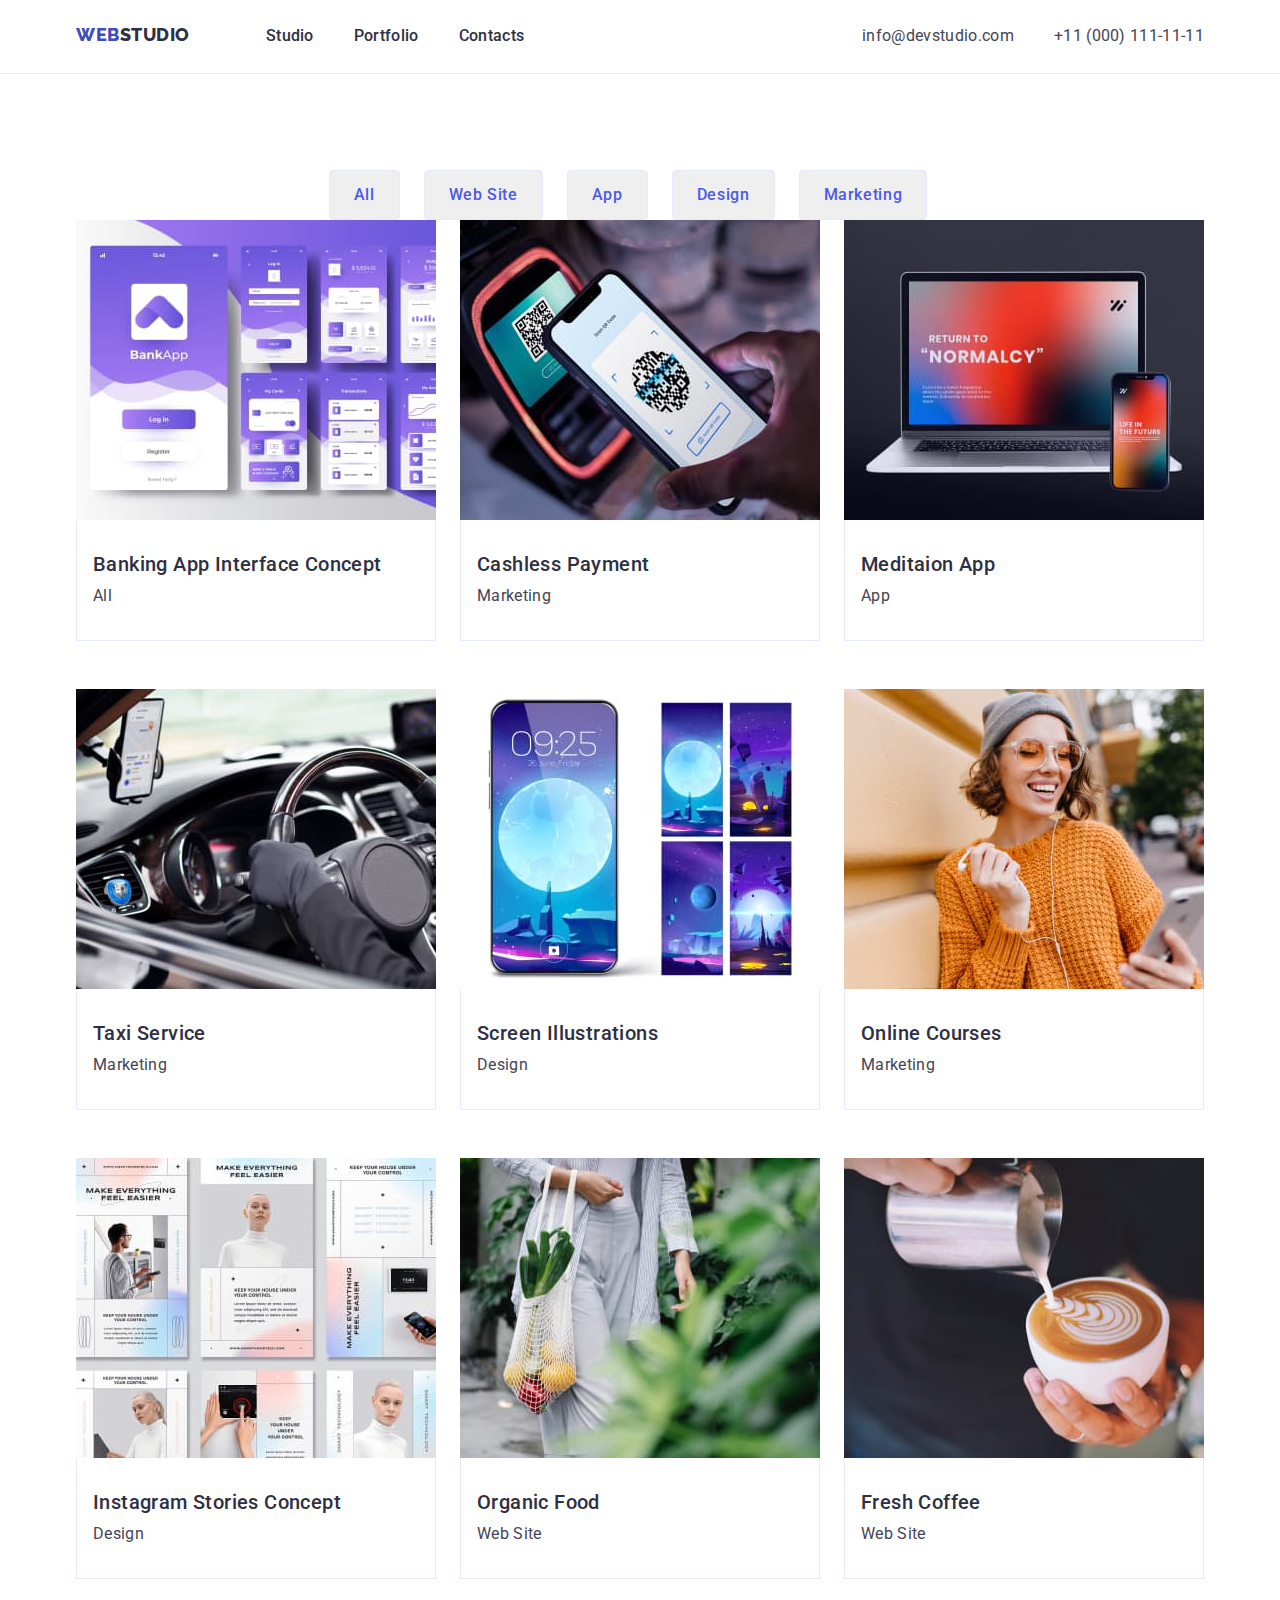
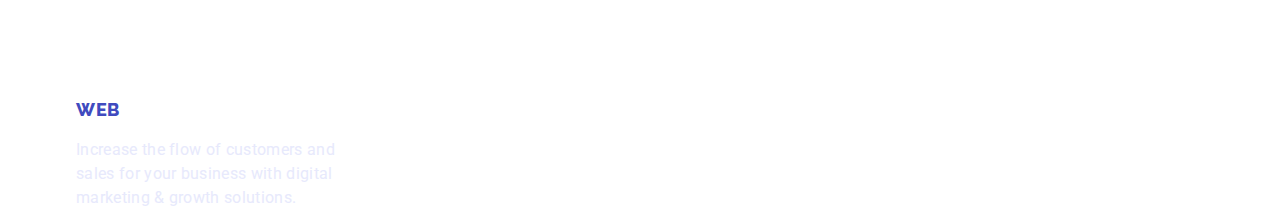
==== portfolio.html @ c2ac7e38 "основна" ====
<!DOCTYPE html>
<html lang="en">
  <head>
    <meta charset="UTF-8" />
    <meta http-equiv="X-UA-Compatible" content="IE=edge" />
    <meta name="viewport" content="width=device-width, initial-scale=1.0" />
    <title>Document</title>
    <link rel="preconnect" href="https://fonts.googleapis.com" />
    <link rel="preconnect" href="https://fonts.gstatic.com" crossorigin />
    <link
      href="https://fonts.googleapis.com/css2?family=Raleway:wght@800&family=Roboto:wght@400;500;700&display=swap"
      rel="stylesheet"
    />
    <link
      rel="stylesheet"
      href="https://cdnjs.cloudflare.com/ajax/libs/modern-normalize/1.1.0/modern-normalize.min.css"
    />
    <link rel="stylesheet" href="./css/styles.css" />
  </head>

  <body>
    <!-- heder -->
    <header class="page-header box">
      <div class="container page-header-container">
        <nav class="page-nav">
          <a class="logo-left link" href="./index.html">
            WEB<span class="logo-right">STUDIO</span>
          </a>
          <ul class="list">
            <li class="menu-item">
              <a class="menu-link link" href="./studio.html">Studio</a>
            </li>
            <li class="menu-item">
              <a class="menu-link link" href="./portfolio.html"> Portfolio</a>
            </li>
            <li class="menu-item">
              <a class="menu-link link" href="">Contacts</a>
            </li>
          </ul>
        </nav>
        <address class="addres">
          <ul class="list">
            <li>
              <a
                class="contact-mail link menu-link"
                href="mailto:info@devstudio.com"
              >
                info@devstudio.com</a
              >
            </li>
            <li>
              <a class="contact-phone-number link" href="tel:+110001111111">
                +11 (000) 111-11-11</a
              >
            </li>
          </ul>
        </address>
      </div>
    </header>
    <main>
      <section class="portfolio-img-pad">
        <div class="container">
          <h1 class="hide">Navigation to page</h1>
          <ul class="list wrapper-btn">
            <li class="btn-padding">
              <button class="link struktur-link" type="button" href="#all">
                All
              </button>
            </li>
            <li class="btn-padding">
              <button class="link struktur-link" type="button" href="#web-site">
                Web Site
              </button>
            </li>
            <li class="btn-padding">
              <button class="link struktur-link" type="button" href="#app">
                App
              </button>
            </li>
            <li class="btn-padding">
              <button class="link struktur-link" type="button" href="#design">
                Design
              </button>
            </li>
            <li class="btn-padding">
              <button
                class="link struktur-link"
                type="button"
                href="#marketing"
              >
                Marketing
              </button>
            </li>
          </ul>
        </div>
        <div class="container">
          <ul class="list portfolio-card">
            <li class="list-card-portfolio">
              <img
                src="./images/portfolio/banking-app-interface-concept.jpg"
                alt="banking-app-interface-concept"
                width="360"
              />
              <div class="portfolio-card-content-wrapper">
                <h2 class="title-two" id="all">
                  Banking App Interface Concept
                </h2>
                <p class="text text-card">All</p>
              </div>
            </li>
            <li class="list-card-portfolio">
              <img
                src="./images/portfolio/cashless-payment.jpg"
                alt="cashless-payment"
                width="360"
              />
              <div class="portfolio-card-content-wrapper">
                <h2 id="marketing" class="title-two">Cashless Payment</h2>
                <p class="text text-card">Marketing</p>
              </div>
            </li>
            <li class="list-card-portfolio">
              <img
                src="./images/portfolio/meditaion-app.jpg"
                alt="meditaion-app"
                width="360"
              />
              <div class="portfolio-card-content-wrapper">
                <h2 class="title-two" id="app">Meditaion App</h2>
                <p class="text text-card">App</p>
              </div>
            </li>
            <li class="list-card-portfolio">
              <img
                src="./images/portfolio/taxiservice.jpg"
                alt="taxiservice"
                width="360"
              />
              <div class="portfolio-card-content-wrapper">
                <h2 class="title-two" id="marketing">Taxi Service</h2>
                <p class="text text-card">Marketing</p>
              </div>
            </li>
            <li class="list-card-portfolio">
              <img
                src="./images/portfolio/screen-illustrations.jpg"
                alt="screen-illustrations"
                width="360"
              />
              <div class="portfolio-card-content-wrapper">
                <h2 class="title-two" id="design">Screen Illustrations</h2>
                <p class="text text-card">Design</p>
              </div>
            </li>
            <li class="list-card-portfolio">
              <img
                src="./images/portfolio/online-courses.jpg"
                alt="online-courses"
                width="360"
              />
              <div class="portfolio-card-content-wrapper">
                <h2 class="title-two" id="marketing">Online Courses</h2>
                <p class="text text-card">Marketing</p>
              </div>
            </li>
            <li class="list-card-portfolio">
              <img
                src="./images/portfolio/instagram-stories-concept.jpg"
                alt="instagram-stories-concept"
                width="360"
              />
              <div class="portfolio-card-content-wrapper">
                <h2 class="title-two" id="design">Instagram Stories Concept</h2>
                <p class="text text-card">Design</p>
              </div>
            </li>
            <li>
              <img
                src="./images/portfolio/organic-food.jpg"
                alt="organic-food"
                width="360"
              />
              <div class="portfolio-card-content-wrapper">
                <h2 class="title-two" id="web-site">Organic Food</h2>
                <p class="text text-card">Web Site</p>
              </div>
            </li>
            <li class="list-card-portfolio">
              <img
                src="./images/portfolio/fresh-coffee.jpg"
                alt="fresh-coffee"
                width="360"
              />
              <div class="portfolio-card-content-wrapper">
                <h2 class="title-two" id="web-site">Fresh Coffee</h2>
                <p class="text text-card">Web Site</p>
              </div>
            </li>
          </ul>
        </div>
      </section>
    </main>
    <footer class="footer-color">
      <div class="container">
        <a class="logo-left link entrance" href="./index.html">
          WEB<span class="logo-right-footer">STUDIO</span>
        </a>
        <p class="text-footer">
          Increase the flow of customers and sales for your business with
          digital marketing & growth solutions.
        </p>
      </div>
    </footer>
  </body>
</html>
---- css/styles.css ----
html{    box-sizing: border-box}
    *,*::before,
    *::after{
        box-sizing: inherit;}
    



/*=================================================скидання базових стилів============================================= */
.link {
    text-decoration: none;
}


.list {
    list-style: none;
    display: flex;
        justify-content: center;
}



button{ 
    cursor: pointer;
}

h1, h2, h3, h4, p {
    margin-top: 0;
    margin-bottom: 0;
}
ul, ol{
    margin-top: 0;
    margin-bottom: 0;
    padding-left: 0;
}
img{
    display: block;
}

/*===================================================== hader===================================================== */

/* nav */

:root {
    --primaru-brand-color: #4D5AE5;
    --subtle-text: #8E8F99;
    --pressed-state-color: #404BBF;
    --dark-color: #2E2F42;
    --text-color: #434455;
    --text-footer-color: #E7E9FC;
    --subtle-text-color: #FFFFFF;
    --light-color: #F4F4FD;
}

.section{
    padding-top: 120px;
    padding-bottom: 120px;
   
}

.container{
    width: 1158px;
    margin-left: auto;
    margin-right: auto;
    padding-left: 15px;
    padding-right: 15px;
}

.page-header{
    padding-top: 24px;
  
  
}
.page-header-container {
    display: flex;
  
 

    
}
.box{
    border-bottom: 1px solid var(--text-footer-color);
    padding-bottom: 25px;
   }
.page-nav{ 
    display: flex;
}


.logo-right{
    margin-right: 76px;
}

.menu-item:not(:last-child){
    margin-right: 40px;
}




.text {
    font-family: 'Roboto', 'sens-serif';
    font-size: 16px;
    line-height: 1.5;
    letter-spacing: 0.02em;
    color: var(--text-color);
}

.logo-left {
    font-family: 'Raleway', 'sens-serif';
    font-weight: 800;
    font-size: 18px;
    line-height: 1.2;
    letter-spacing: 0.03em;
    color: var(--pressed-state-color);
 
}

.logo-right {
    font-family: 'Raleway', 'sens-serif';
    font-weight: 800;
    font-size: 18px;
    line-height: 1.2;
    letter-spacing: 0.03em;
    color: var(--dark-color);
}


.menu-link {
    font-family: 'Roboto', 'sens-serif';
    font-weight: 500;
    font-size: 16px;
    line-height: 1.5;
    letter-spacing: 0.02em;
    color: var(--dark-color);
    padding-top: 24px;
        padding-bottom:24px;
}

.menu-link:active,
.menu-link:hover,
.menu-link:focus {
    color: var(--pressed-state-color);
}



/* =====================================================adress===================================================== */
.addres{
    margin-left: auto;
}

.contact-mail {
    font-family:'Roboto', 'sens-serif';
    font-style: normal;
    font-weight: 400;
    font-size: 16px;
    line-height: 1.5;
    letter-spacing: 0.02em;
    color: var(--text-color);
    margin-left: auto;
    margin-right: 40px;
}

.contact-phone-number {
    font-family: 'Roboto', 'sens-serif';
    font-style: normal;
    font-weight: 400;
    font-size: 16px;
    line-height: 1.5;
    letter-spacing: 0.02em;
    color: var(--text-color);
}

/*===================================================== section 1 hero =====================================================*/
.hero-color{
    background-image: linear-gradient(rgba(46, 47, 66, 0.7),rgba(46, 47, 66, 0.7)), url(../images/icons/people-office.jpg);
    background-size: cover;
      text-align: center;
    background-color: var(--dark-color);
      margin-left: auto;
        margin-right: auto;
        padding-top: 188px;
        padding-bottom: 188px;
        padding-left: 0;
        padding-right: 0;
        width: 1440px;
}
.main-title {
       font-family: 'Roboto', 'sens-serif';
    font-weight: 700;
    font-size: 56px;
    line-height: 1.1;
    letter-spacing: 0.02em;
    color: var(--subtle-text-color);
    max-width: 496px;
margin-left: auto;
margin-right: auto;
}


.modal-btn {
    display: inline-block;
    padding-top: 16px;
    padding-bottom: 16px;
    padding-left: 32px ;
    padding-right: 32px;
    border: 1px;
    border-radius: 4px;
    font-family: 'Roboto', 'sens-serif';
    font-weight: 500;
    font-size: 16px;
    line-height: 1.5;
    letter-spacing: 0.04em;
    color: var(--subtle-text-color);
    background-color: var(--primaru-brand-color);
   margin-top: 48px;

}

.modal-btn:hover,
.modal-btn:focus {
    background-color: var(--pressed-state-color);
}

/* =====================================================section 2 =====================================================*/

.hide{
    display: none;
}
.course{
    column-gap: 24px;
}
.title-secondaru {
    text-align: center;
    font-family: 'Roboto', 'sens-serif';
    font-weight: 700;
    font-size: 36px;
    line-height: 1.1;
    letter-spacing:0.02em;
    color: var(--dark-color);
    margin-bottom: 72px;

}


/* =====================================================section 3 =====================================================*/
.title-third {
    margin-bottom: 8px;
    font-family: 'Roboto', 'sens-serif';
    font-weight: 500;
    font-size: 20px;
    line-height: 1.2;
    letter-spacing: 0.02em;
    color: var(--dark-color);
}
.remove-retreat {
    padding-top: 0;
   
}

.what-are-we-doing-section {
  
        background-color: var(--subtle-text-color);
}
 .list-card:not(:nth-child(3n)){
    margin-right: 24px;
flex-basis: calc((100%-2*24px)/3)
 }
 
/* =====================================================section 4 =====================================================*/
.text-team{
margin-bottom: 8px;
}
.section-four{
    background-color: var(--light-color);
    margin-left: auto;
    margin-right: auto;
  
}

.social-list-link{
    display: flex;
justify-content: center;
align-items: center;
    width: 40px;
    height: 40px;
    border-radius: 50%;
    background-color: var(--primaru-brand-color);
}
.social-list{
    display: flex;
  gap: 24px;
 
}
.social-list-icon{
    fill: var(--light-color) ;

}
.social-list-link:hover,
.social-list-link:focus{
background-color:var(--pressed-state-color);
}


.team{
    column-gap: 24px;
flex-basis: calc((100%-2*24px)/4)}

.container-shawod{
    padding-bottom: 32px;
        border: 1px solid var(--text-footer-color);
        border-radius: 4px;
        border-top: 0px;
        padding-top: 32px;
        background-color: var(--subtle-text-color);
        padding-left: 16px;
        padding-right: 16px;
   box-shadow: 0 2px  1px 0 rgba(46, 47, 66, 0.08);
box-shadow: 0 1px 1px 0 rgba(46, 47, 66, 0.16);
box-shadow: 0 1px 6px 0 rgba(46, 47, 66, 0.08)
}
/* =====================================================section 5=====================================================*/
.title-fifth {
    text-align: center;
        font-family: 'Roboto', 'sens-serif';
        font-weight: 700;
        font-size: 36px;
        line-height: 1.1;
        letter-spacing: 0.02em;
        color: var(--dark-color);
        margin-bottom: 72px;}
        .company-list {
            display: flex;
                gap: 24px;
              
        }
       .company-list-icon{
        fill: var(--subtle-text);
       }
     
     .company-list-link {
                    display: flex;
                    justify-content: center;
                    align-items: center;
                    width: 168px;
                    height: 88px;
                    border: 1px solid var(--subtle-text);
                        border-radius: 4px;
                                    
                }
          
           .company-list-link:hover,
         .company-list-link:focus{
border-color: var(--pressed-state-color);

         }
        .company-list-link:hover .company-list-icon
          .company-list-link:focus .company-list-icon{
            fill: var(--pressed-state-color);

                 }
/* =====================================================footer =====================================================*/

.text-footer {
    font-family: 'Roboto', 'sens-serif';
    font-weight: 400;
    font-size: 16px;
    line-height: 1.5;
    letter-spacing: 0.02em;
    color: var(--text-footer-color);
    width: 264px;   
}

.title-third-footer {
    margin-bottom: 17px;
    font-family: 'Roboto', 'sens-serif';
    font-weight: 500;
    font-size: 20px;
    line-height: 1.2;
    letter-spacing: 0.02em;
    color: var(--subtle-text-color);}

    .list-social{
        list-style: none;
    }
.footer-social-list-link{
    display: flex;
        justify-content: center;
        align-items: center;
    width: 40px;
    height: 40px;
    border-radius: 50%;
  background-color:var(--text-color);
}
.footer-social-list-icon{
    fill: var(--subtle-text-color);

}

.container-footer{
    display: flex;
    gap: 120px;

}

.text-footer-socil{
  
font-family: 'Roboto', 'sens-serif';
font-weight: 500;
font-size: 16px;
line-height: 1.5%;
letter-spacing: 0.02em;
color: var(--subtle-text-color);
margin-bottom: 17px;}


.footer-socil{
 display:block;

   }
.footer-social-list{
    display: flex;
   gap: 16px;
}
.entrance{
    margin-bottom: 17px;
    display: block;
}

.logo-right-footer {
    color: var(--subtle-text-color);
  

}

.footer{
    display: flex;
      background-color: var(--dark-color);
      padding-top: 100px;
     padding-bottom: 100px;
   
    }
    


.struktur-link {
    padding-top: 12px;
    padding-bottom: 12px;
    padding-left: 24px;
    padding-right: 24px;
    font-family: 'Roboto', 'sens-serif';
    font-weight: 500;
    font-size: 16px;
    line-height: 1.5;
    letter-spacing: 0.04em;
    color: var(--primaru-brand-color);
    border: 1px solid var(--light-color);
    border-radius: 4px;
    border-color:var(--text-footer-color);
  
}
.btn-padding{
  
        margin-right: 24px;
    
}
.btn-padding :last-child{
margin-right: 0;
}

.struktur-link:hover,
.struktur-link:focus {
    color: var(--subtle-text-color);
    background-color: var(--pressed-state-color);
}

.portfolio-img-pad{
    padding-top: 96px;
   padding-bottom: 120px;
}
.portfolio-card{
flex-basis: calc((100%-2*24px)/3);
  column-gap: 24px;
  row-gap: 48px;
flex-wrap: wrap;

}
.portfolio-card-content-wrapper{
    padding-bottom: 32px;
    border: 1px solid var(--text-footer-color);
    border-top: 0px;
    padding-top: 32px;
background-color: var(--subtle-text-color);
padding-left: 16px;
padding-right: 16px;

}
.card-title{
    text-align: center;

}
.title-two {
    margin-bottom: 8px;
    font-family: 'Roboto', 'sens-serif';
    font-weight: 500;
    font-size: 20px;
    line-height: 1.2;
    letter-spacing: 0.02em;
    color: var(--dark-color);
    
}
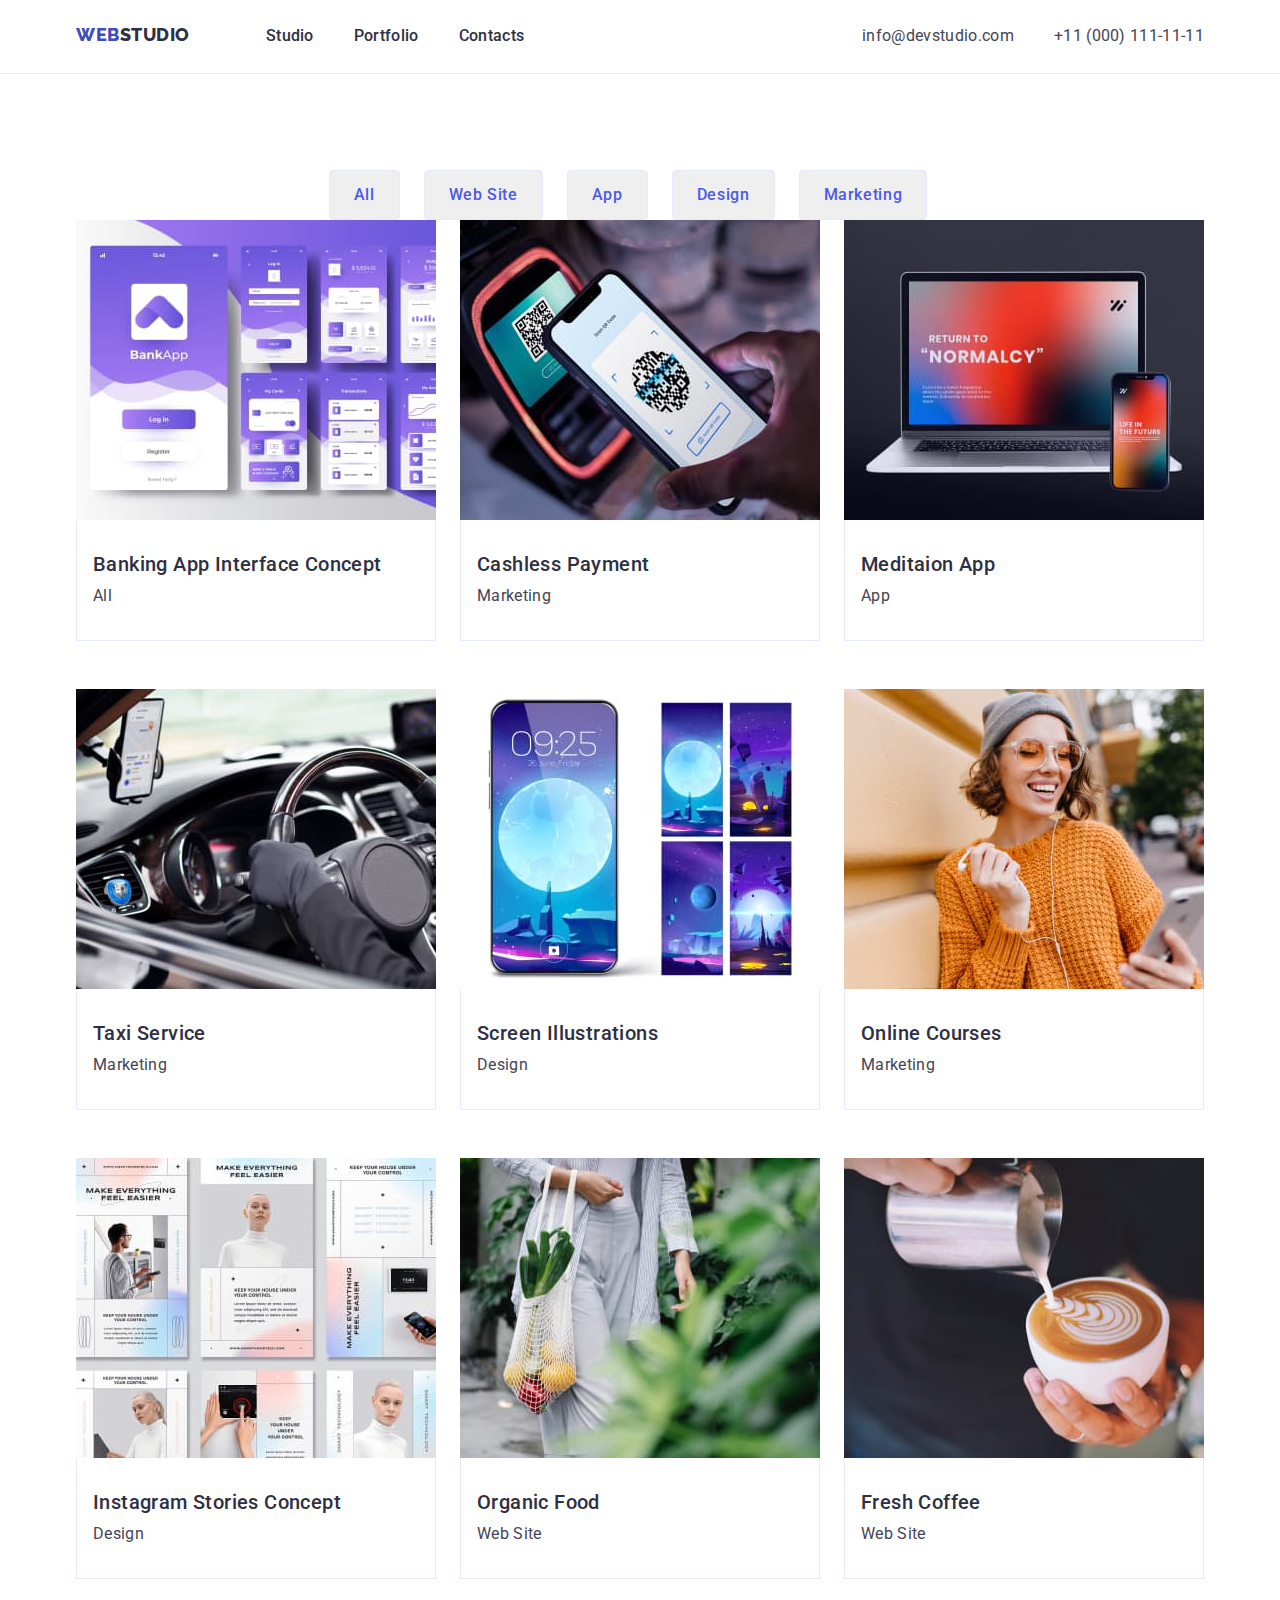
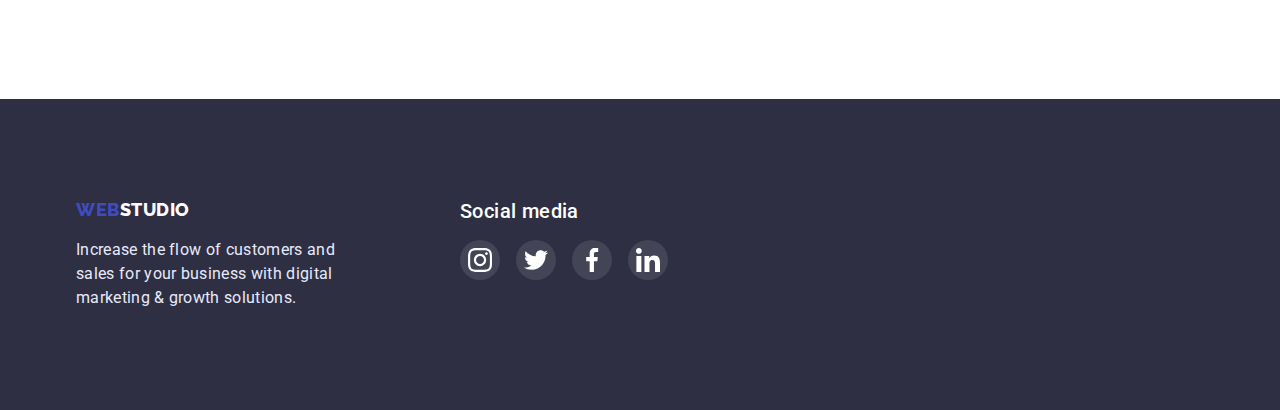
==== commit 72a8db88: "chenges of footer" ====
--- a/portfolio.html
+++ b/portfolio.html
@@ -200,15 +200,50 @@
         </div>
       </section>
     </main>
-    <footer class="footer-color">
-      <div class="container">
-        <a class="logo-left link entrance" href="./index.html">
-          WEB<span class="logo-right-footer">STUDIO</span>
-        </a>
-        <p class="text-footer">
-          Increase the flow of customers and sales for your business with
-          digital marketing & growth solutions.
-        </p>
+    <footer class="footer">
+      <div class="container container-footer">
+        <div>
+          <a class="logo-left link entrance" href="./index.html">
+            WEB<span class="logo-right-footer">STUDIO</span>
+          </a>
+          <p class="text-footer">
+            Increase the flow of customers and sales for your business with
+            digital marketing & growth solutions.
+          </p>
+        </div>
+        <div class="footer-socil">
+          <h3 class="title-third-footer">Social media</h3>
+          <ul class="footer-social-list list-social">
+            <li class="footer-social-list-item">
+              <a href="" class="footer-social-list-link">
+                <svg class="footer-social-list-icon" width="24px" height="24px">
+                  <use href="./images/sprite.svg#icon-instagram"></use>
+                </svg>
+              </a>
+            </li>
+            <li class="footer-social-list-item">
+              <a href="" class="footer-social-list-link">
+                <svg class="footer-social-list-icon" width="24px" height="24px">
+                  <use href="./images/sprite.svg#icon-twitter"></use>
+                </svg>
+              </a>
+            </li>
+            <li class="footer-social-list-item">
+              <a href="" class="footer-social-list-link">
+                <svg class="footer-social-list-icon" width="24px" height="24px">
+                  <use href="./images/sprite.svg#icon-facebook"></use>
+                </svg>
+              </a>
+            </li>
+            <li class="footer-social-list-item">
+              <a href="" class="footer-social-list-link">
+                <svg class="footer-social-list-icon" width="24px" height="24px">
+                  <use href="./images/sprite.svg#icon-linkedin"></use>
+                </svg>
+              </a>
+            </li>
+          </ul>
+        </div>
       </div>
     </footer>
   </body>
--- a/css/styles.css
+++ b/css/styles.css
@@ -52,6 +52,7 @@
     --text-footer-color: #E7E9FC;
     --subtle-text-color: #FFFFFF;
     --light-color: #F4F4FD;
+    --success-color: #31D0AA;
 }
 
 .section{
@@ -186,7 +187,7 @@
         padding-bottom: 188px;
         padding-left: 0;
         padding-right: 0;
-        width: 1440px;
+        max-width: 1440px;
 }
 .main-title {
        font-family: 'Roboto', 'sens-serif';
@@ -356,12 +357,12 @@
          .company-list-link:focus{
 border-color: var(--pressed-state-color);
 
+
          }
-        .company-list-link:hover .company-list-icon
-          .company-list-link:focus .company-list-icon{
-            fill: var(--pressed-state-color);
-
-                 }
+           .company-list-link:hover .company-list-icon,
+           .company-list-link:focus .company-list-icon{
+            fill:var(--primaru-brand-color);
+           }
 /* =====================================================footer =====================================================*/
 
 .text-footer {
@@ -405,7 +406,10 @@
     gap: 120px;
 
 }
-
+.footer-social-list-link:hover ,
+.footer-social-list-link:focus {
+background-color: var(--success-color);
+}
 .text-footer-socil{
   
 font-family: 'Roboto', 'sens-serif';
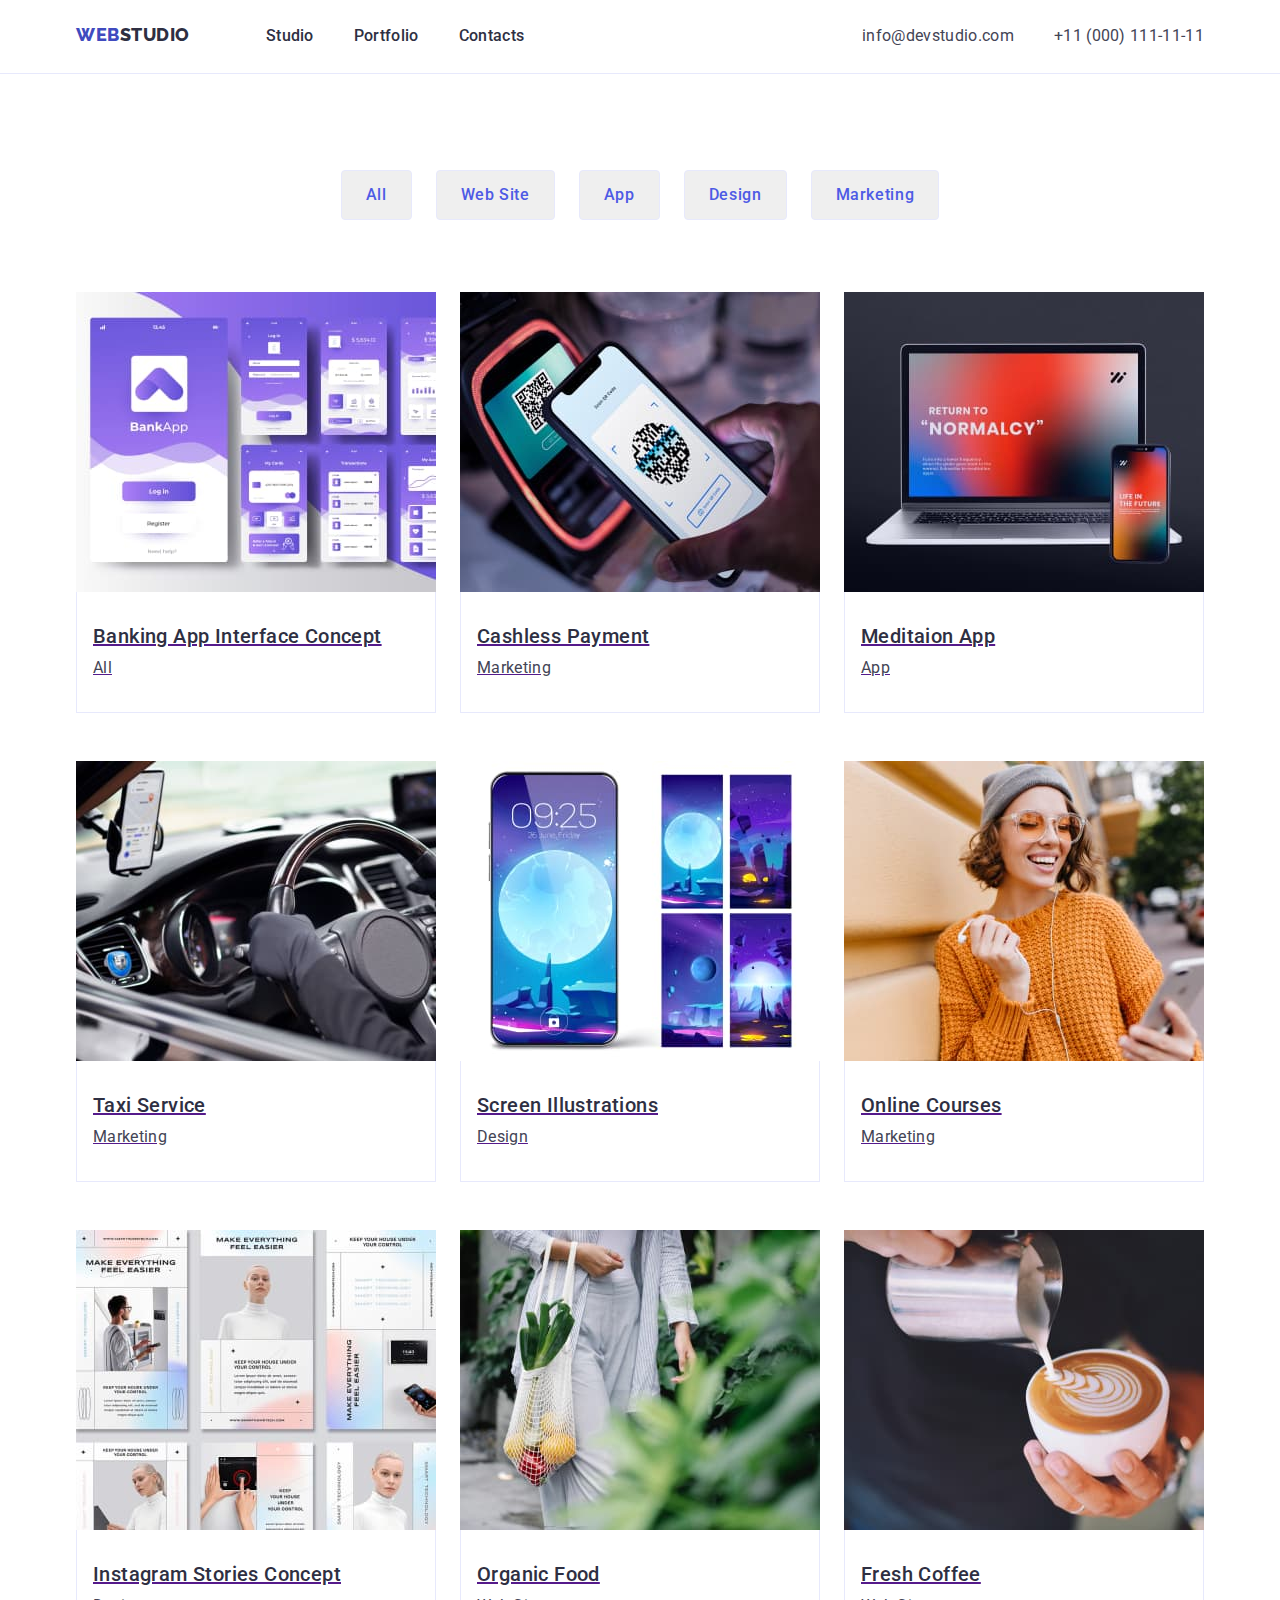
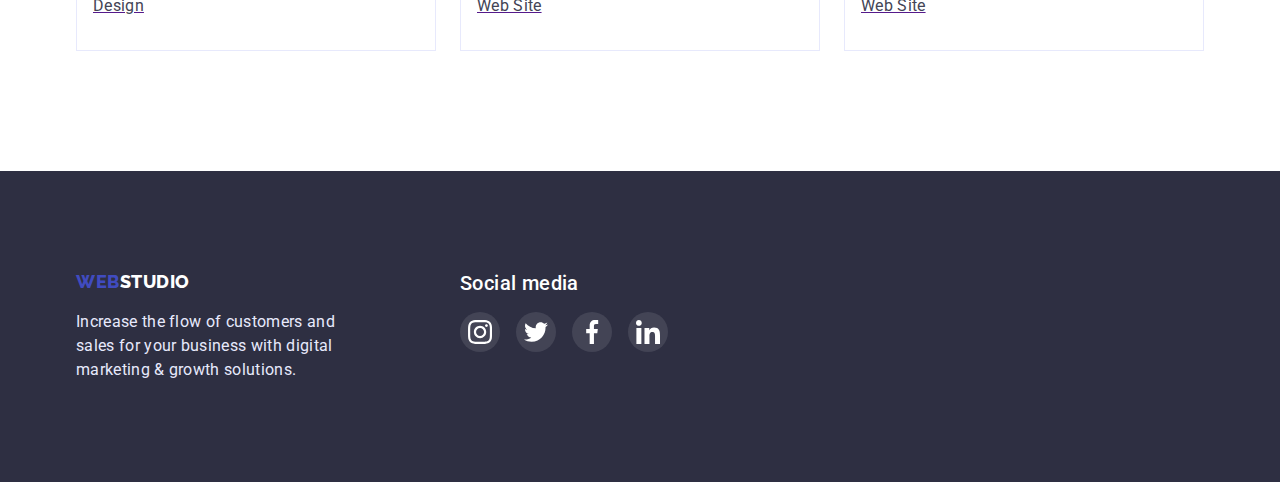
==== commit 327c66c9: "henges two" ====
--- a/portfolio.html
+++ b/portfolio.html
@@ -92,109 +92,127 @@
               </button>
             </li>
           </ul>
-        </div>
-        <div class="container">
           <ul class="list portfolio-card">
             <li class="list-card-portfolio">
-              <img
-                src="./images/portfolio/banking-app-interface-concept.jpg"
-                alt="banking-app-interface-concept"
-                width="360"
-              />
-              <div class="portfolio-card-content-wrapper">
-                <h2 class="title-two" id="all">
-                  Banking App Interface Concept
-                </h2>
-                <p class="text text-card">All</p>
-              </div>
-            </li>
-            <li class="list-card-portfolio">
-              <img
-                src="./images/portfolio/cashless-payment.jpg"
-                alt="cashless-payment"
-                width="360"
-              />
-              <div class="portfolio-card-content-wrapper">
-                <h2 id="marketing" class="title-two">Cashless Payment</h2>
-                <p class="text text-card">Marketing</p>
-              </div>
-            </li>
-            <li class="list-card-portfolio">
-              <img
-                src="./images/portfolio/meditaion-app.jpg"
-                alt="meditaion-app"
-                width="360"
-              />
-              <div class="portfolio-card-content-wrapper">
-                <h2 class="title-two" id="app">Meditaion App</h2>
-                <p class="text text-card">App</p>
-              </div>
-            </li>
-            <li class="list-card-portfolio">
-              <img
-                src="./images/portfolio/taxiservice.jpg"
-                alt="taxiservice"
-                width="360"
-              />
-              <div class="portfolio-card-content-wrapper">
-                <h2 class="title-two" id="marketing">Taxi Service</h2>
-                <p class="text text-card">Marketing</p>
-              </div>
-            </li>
-            <li class="list-card-portfolio">
-              <img
-                src="./images/portfolio/screen-illustrations.jpg"
-                alt="screen-illustrations"
-                width="360"
-              />
-              <div class="portfolio-card-content-wrapper">
-                <h2 class="title-two" id="design">Screen Illustrations</h2>
-                <p class="text text-card">Design</p>
-              </div>
-            </li>
-            <li class="list-card-portfolio">
-              <img
-                src="./images/portfolio/online-courses.jpg"
-                alt="online-courses"
-                width="360"
-              />
-              <div class="portfolio-card-content-wrapper">
-                <h2 class="title-two" id="marketing">Online Courses</h2>
-                <p class="text text-card">Marketing</p>
-              </div>
-            </li>
-            <li class="list-card-portfolio">
-              <img
-                src="./images/portfolio/instagram-stories-concept.jpg"
-                alt="instagram-stories-concept"
-                width="360"
-              />
-              <div class="portfolio-card-content-wrapper">
-                <h2 class="title-two" id="design">Instagram Stories Concept</h2>
-                <p class="text text-card">Design</p>
-              </div>
-            </li>
-            <li>
-              <img
-                src="./images/portfolio/organic-food.jpg"
-                alt="organic-food"
-                width="360"
-              />
-              <div class="portfolio-card-content-wrapper">
-                <h2 class="title-two" id="web-site">Organic Food</h2>
-                <p class="text text-card">Web Site</p>
-              </div>
-            </li>
-            <li class="list-card-portfolio">
-              <img
-                src="./images/portfolio/fresh-coffee.jpg"
-                alt="fresh-coffee"
-                width="360"
-              />
-              <div class="portfolio-card-content-wrapper">
-                <h2 class="title-two" id="web-site">Fresh Coffee</h2>
-                <p class="text text-card">Web Site</p>
-              </div>
+              <a href="" class="card">
+                <img
+                  src="./images/portfolio/banking-app-interface-concept.jpg"
+                  alt="banking-app-interface-concept"
+                  width="360"
+                />
+                <div class="portfolio-card-content-wrapper">
+                  <h2 class="title-two" id="all">
+                    Banking App Interface Concept
+                  </h2>
+                  <p class="text text-card">All</p>
+                </div></a
+              >
+            </li>
+            <li class="list-card-portfolio">
+              <a href="" class="card">
+                <img
+                  src="./images/portfolio/cashless-payment.jpg"
+                  alt="cashless-payment"
+                  width="360"
+                />
+                <div class="portfolio-card-content-wrapper">
+                  <h2 id="marketing" class="title-two">Cashless Payment</h2>
+                  <p class="text text-card">Marketing</p>
+                </div>
+              </a>
+            </li>
+            <li class="list-card-portfolio">
+              <a href="" class="card">
+                <img
+                  src="./images/portfolio/meditaion-app.jpg"
+                  alt="meditaion-app"
+                  width="360"
+                />
+                <div class="portfolio-card-content-wrapper">
+                  <h2 class="title-two" id="app">Meditaion App</h2>
+                  <p class="text text-card">App</p>
+                </div>
+              </a>
+            </li>
+            <li class="list-card-portfolio">
+              <a href="" class="card">
+                <img
+                  src="./images/portfolio/taxiservice.jpg"
+                  alt="taxiservice"
+                  width="360"
+                />
+                <div class="portfolio-card-content-wrapper">
+                  <h2 class="title-two" id="marketing">Taxi Service</h2>
+                  <p class="text text-card">Marketing</p>
+                </div>
+              </a>
+            </li>
+            <li class="list-card-portfolio">
+              <a href="" class="card">
+                <img
+                  src="./images/portfolio/screen-illustrations.jpg"
+                  alt="screen-illustrations"
+                  width="360"
+                />
+                <div class="portfolio-card-content-wrapper">
+                  <h2 class="title-two" id="design">Screen Illustrations</h2>
+                  <p class="text text-card">Design</p>
+                </div>
+              </a>
+            </li>
+            <li class="list-card-portfolio">
+              <a href="" class="card">
+                <img
+                  src="./images/portfolio/online-courses.jpg"
+                  alt="online-courses"
+                  width="360"
+                />
+                <div class="portfolio-card-content-wrapper">
+                  <h2 class="title-two" id="marketing">Online Courses</h2>
+                  <p class="text text-card">Marketing</p>
+                </div>
+              </a>
+            </li>
+            <li class="list-card-portfolio">
+              <a href="" class="card">
+                <img
+                  src="./images/portfolio/instagram-stories-concept.jpg"
+                  alt="instagram-stories-concept"
+                  width="360"
+                />
+                <div class="portfolio-card-content-wrapper">
+                  <h2 class="title-two" id="design">
+                    Instagram Stories Concept
+                  </h2>
+                  <p class="text text-card">Design</p>
+                </div>
+              </a>
+            </li>
+            <li class="list-card-portfolio">
+              <a href="" class="card">
+                <img
+                  src="./images/portfolio/organic-food.jpg"
+                  alt="organic-food"
+                  width="360"
+                />
+                <div class="portfolio-card-content-wrapper">
+                  <h2 class="title-two" id="web-site">Organic Food</h2>
+                  <p class="text text-card">Web Site</p>
+                </div>
+              </a>
+            </li>
+            <li class="list-card-portfolio">
+              <a href="" class="card">
+                <img
+                  src="./images/portfolio/fresh-coffee.jpg"
+                  alt="fresh-coffee"
+                  width="360"
+                />
+                <div class="portfolio-card-content-wrapper">
+                  <h2 class="title-two" id="web-site">Fresh Coffee</h2>
+                  <p class="text text-card">Web Site</p>
+                </div>
+              </a>
             </li>
           </ul>
         </div>
--- a/css/styles.css
+++ b/css/styles.css
@@ -1,42 +1,43 @@
-
-
-html{    box-sizing: border-box}
-    *,*::before,
-    *::after{
-        box-sizing: inherit;}
-    
-
-
+html {
+  box-sizing: border-box;
+}
+*,
+*::before,
+*::after {
+  box-sizing: inherit;
+}
 
 /*=================================================скидання базових стилів============================================= */
 .link {
-    text-decoration: none;
-}
-
+  text-decoration: none;
+}
 
 .list {
-    list-style: none;
-    display: flex;
-        justify-content: center;
-}
-
-
-
-button{ 
-    cursor: pointer;
-}
-
-h1, h2, h3, h4, p {
-    margin-top: 0;
-    margin-bottom: 0;
-}
-ul, ol{
-    margin-top: 0;
-    margin-bottom: 0;
-    padding-left: 0;
-}
-img{
-    display: block;
+  list-style: none;
+  display: flex;
+  justify-content: center;
+}
+
+button {
+  cursor: pointer;
+}
+
+h1,
+h2,
+h3,
+h4,
+p {
+  margin-top: 0;
+  margin-bottom: 0;
+}
+ul,
+ol {
+  margin-top: 0;
+  margin-bottom: 0;
+  padding-left: 0;
+}
+img {
+  display: block;
 }
 
 /*===================================================== hader===================================================== */
@@ -44,477 +45,461 @@
 /* nav */
 
 :root {
-    --primaru-brand-color: #4D5AE5;
-    --subtle-text: #8E8F99;
-    --pressed-state-color: #404BBF;
-    --dark-color: #2E2F42;
-    --text-color: #434455;
-    --text-footer-color: #E7E9FC;
-    --subtle-text-color: #FFFFFF;
-    --light-color: #F4F4FD;
-    --success-color: #31D0AA;
-}
-
-.section{
-    padding-top: 120px;
-    padding-bottom: 120px;
-   
-}
-
-.container{
-    width: 1158px;
-    margin-left: auto;
-    margin-right: auto;
-    padding-left: 15px;
-    padding-right: 15px;
-}
-
-.page-header{
-    padding-top: 24px;
-  
-  
+  --primaru-brand-color: #4d5ae5;
+  --subtle-text: #8e8f99;
+  --pressed-state-color: #404bbf;
+  --dark-color: #2e2f42;
+  --text-color: #434455;
+  --text-footer-color: #e7e9fc;
+  --subtle-text-color: #ffffff;
+  --light-color: #f4f4fd;
+  --success-color: #31d0aa;
+}
+
+.section {
+  padding-top: 120px;
+  padding-bottom: 120px;
+}
+
+.container {
+  width: 1158px;
+  margin-left: auto;
+  margin-right: auto;
+  padding-left: 15px;
+  padding-right: 15px;
+}
+
+.page-header {
+  padding-top: 24px;
 }
 .page-header-container {
-    display: flex;
-  
- 
-
-    
-}
-.box{
-    border-bottom: 1px solid var(--text-footer-color);
-    padding-bottom: 25px;
-   }
-.page-nav{ 
-    display: flex;
-}
-
-
-.logo-right{
-    margin-right: 76px;
-}
-
-.menu-item:not(:last-child){
-    margin-right: 40px;
-}
-
-
-
+  display: flex;
+}
+.box {
+  border-bottom: 1px solid var(--text-footer-color);
+  padding-bottom: 25px;
+}
+.page-nav {
+  display: flex;
+}
+
+.logo-right {
+  margin-right: 76px;
+}
+
+.menu-item:not(:last-child) {
+  margin-right: 40px;
+}
 
 .text {
-    font-family: 'Roboto', 'sens-serif';
-    font-size: 16px;
-    line-height: 1.5;
-    letter-spacing: 0.02em;
-    color: var(--text-color);
+  font-family: "Roboto", "sens-serif";
+  font-size: 16px;
+  line-height: 1.5;
+  letter-spacing: 0.02em;
+  color: var(--text-color);
 }
 
 .logo-left {
-    font-family: 'Raleway', 'sens-serif';
-    font-weight: 800;
-    font-size: 18px;
-    line-height: 1.2;
-    letter-spacing: 0.03em;
-    color: var(--pressed-state-color);
- 
+  font-family: "Raleway", "sens-serif";
+  font-weight: 800;
+  font-size: 18px;
+  line-height: 1.2;
+  letter-spacing: 0.03em;
+  color: var(--pressed-state-color);
 }
 
 .logo-right {
-    font-family: 'Raleway', 'sens-serif';
-    font-weight: 800;
-    font-size: 18px;
-    line-height: 1.2;
-    letter-spacing: 0.03em;
-    color: var(--dark-color);
-}
-
+  font-family: "Raleway", "sens-serif";
+  font-weight: 800;
+  font-size: 18px;
+  line-height: 1.2;
+  letter-spacing: 0.03em;
+  color: var(--dark-color);
+}
 
 .menu-link {
-    font-family: 'Roboto', 'sens-serif';
-    font-weight: 500;
-    font-size: 16px;
-    line-height: 1.5;
-    letter-spacing: 0.02em;
-    color: var(--dark-color);
-    padding-top: 24px;
-        padding-bottom:24px;
+  font-family: "Roboto", "sens-serif";
+  font-weight: 500;
+  font-size: 16px;
+  line-height: 1.5;
+  letter-spacing: 0.02em;
+  color: var(--dark-color);
+  padding-top: 24px;
+  padding-bottom: 24px;
 }
 
 .menu-link:active,
 .menu-link:hover,
 .menu-link:focus {
-    color: var(--pressed-state-color);
-}
-
-
+  color: var(--pressed-state-color);
+}
 
 /* =====================================================adress===================================================== */
-.addres{
-    margin-left: auto;
+.addres {
+  margin-left: auto;
 }
 
 .contact-mail {
-    font-family:'Roboto', 'sens-serif';
-    font-style: normal;
-    font-weight: 400;
-    font-size: 16px;
-    line-height: 1.5;
-    letter-spacing: 0.02em;
-    color: var(--text-color);
-    margin-left: auto;
-    margin-right: 40px;
+  font-family: "Roboto", "sens-serif";
+  font-style: normal;
+  font-weight: 400;
+  font-size: 16px;
+  line-height: 1.5;
+  letter-spacing: 0.02em;
+  color: var(--text-color);
+  margin-left: auto;
+  margin-right: 40px;
 }
 
 .contact-phone-number {
-    font-family: 'Roboto', 'sens-serif';
-    font-style: normal;
-    font-weight: 400;
-    font-size: 16px;
-    line-height: 1.5;
-    letter-spacing: 0.02em;
-    color: var(--text-color);
+  font-family: "Roboto", "sens-serif";
+  font-style: normal;
+  font-weight: 400;
+  font-size: 16px;
+  line-height: 1.5;
+  letter-spacing: 0.02em;
+  color: var(--text-color);
 }
 
 /*===================================================== section 1 hero =====================================================*/
-.hero-color{
-    background-image: linear-gradient(rgba(46, 47, 66, 0.7),rgba(46, 47, 66, 0.7)), url(../images/icons/people-office.jpg);
-    background-size: cover;
-      text-align: center;
-    background-color: var(--dark-color);
-      margin-left: auto;
-        margin-right: auto;
-        padding-top: 188px;
-        padding-bottom: 188px;
-        padding-left: 0;
-        padding-right: 0;
-        max-width: 1440px;
+.hero-color {
+  background-image: linear-gradient(
+      rgba(46, 47, 66, 0.7),
+      rgba(46, 47, 66, 0.7)
+    ),
+    url(../images/icons/people-office.jpg);
+  background-size: cover;
+  text-align: center;
+  background-color: var(--dark-color);
+  margin-left: auto;
+  margin-right: auto;
+  padding-top: 188px;
+  padding-bottom: 188px;
+  padding-left: 0;
+  padding-right: 0;
+  max-width: 1440px;
 }
 .main-title {
-       font-family: 'Roboto', 'sens-serif';
-    font-weight: 700;
-    font-size: 56px;
-    line-height: 1.1;
-    letter-spacing: 0.02em;
-    color: var(--subtle-text-color);
-    max-width: 496px;
-margin-left: auto;
-margin-right: auto;
-}
-
+  font-family: "Roboto", "sens-serif";
+  font-weight: 700;
+  font-size: 56px;
+  line-height: 1.1;
+  letter-spacing: 0.02em;
+  color: var(--subtle-text-color);
+  max-width: 496px;
+  margin-left: auto;
+  margin-right: auto;
+}
 
 .modal-btn {
-    display: inline-block;
-    padding-top: 16px;
-    padding-bottom: 16px;
-    padding-left: 32px ;
-    padding-right: 32px;
-    border: 1px;
-    border-radius: 4px;
-    font-family: 'Roboto', 'sens-serif';
-    font-weight: 500;
-    font-size: 16px;
-    line-height: 1.5;
-    letter-spacing: 0.04em;
-    color: var(--subtle-text-color);
-    background-color: var(--primaru-brand-color);
-   margin-top: 48px;
-
+  display: inline-block;
+  padding-top: 16px;
+  padding-bottom: 16px;
+  padding-left: 32px;
+  padding-right: 32px;
+  border: 1px;
+  border-radius: 4px;
+  font-family: "Roboto", "sens-serif";
+  font-weight: 500;
+  font-size: 16px;
+  line-height: 1.5;
+  letter-spacing: 0.04em;
+  color: var(--subtle-text-color);
+  background-color: var(--primaru-brand-color);
+  margin-top: 48px;
 }
 
 .modal-btn:hover,
 .modal-btn:focus {
-    background-color: var(--pressed-state-color);
+  background-color: var(--pressed-state-color);
 }
 
 /* =====================================================section 2 =====================================================*/
-
-.hide{
-    display: none;
-}
-.course{
-    column-gap: 24px;
+.icon {
+  display: flex;
+  justify-content: center;
+  margin-bottom: 8px;
+  padding-top: 24px;
+  padding-bottom: 24px;
+  background-color: var(--light-color);
+}
+.hide {
+  display: none;
+}
+.course {
+  column-gap: 24px;
 }
 .title-secondaru {
-    text-align: center;
-    font-family: 'Roboto', 'sens-serif';
-    font-weight: 700;
-    font-size: 36px;
-    line-height: 1.1;
-    letter-spacing:0.02em;
-    color: var(--dark-color);
-    margin-bottom: 72px;
-
-}
-
+  text-align: center;
+  font-family: "Roboto", "sens-serif";
+  font-weight: 700;
+  font-size: 36px;
+  line-height: 1.1;
+  letter-spacing: 0.02em;
+  color: var(--dark-color);
+  margin-bottom: 72px;
+}
 
 /* =====================================================section 3 =====================================================*/
+
 .title-third {
-    margin-bottom: 8px;
-    font-family: 'Roboto', 'sens-serif';
-    font-weight: 500;
-    font-size: 20px;
-    line-height: 1.2;
-    letter-spacing: 0.02em;
-    color: var(--dark-color);
-}
+  margin-bottom: 8px;
+  font-family: "Roboto", "sens-serif";
+  font-weight: 500;
+  font-size: 20px;
+  line-height: 1.2;
+  letter-spacing: 0.02em;
+  color: var(--dark-color);
+}
+
 .remove-retreat {
-    padding-top: 0;
-   
+  padding-top: 0;
 }
 
 .what-are-we-doing-section {
-  
-        background-color: var(--subtle-text-color);
-}
- .list-card:not(:nth-child(3n)){
-    margin-right: 24px;
-flex-basis: calc((100%-2*24px)/3)
- }
- 
+  background-color: var(--subtle-text-color);
+}
+.list-card:not(:nth-child(3n)) {
+  margin-right: 24px;
+  flex-basis: calc((100%-2 * 24px) / 3);
+}
+
 /* =====================================================section 4 =====================================================*/
-.text-team{
-margin-bottom: 8px;
-}
-.section-four{
-    background-color: var(--light-color);
-    margin-left: auto;
-    margin-right: auto;
-  
-}
-
-.social-list-link{
-    display: flex;
-justify-content: center;
-align-items: center;
-    width: 40px;
-    height: 40px;
-    border-radius: 50%;
-    background-color: var(--primaru-brand-color);
-}
-.social-list{
-    display: flex;
+.text-team {
+  margin-bottom: 8px;
+}
+.section-four {
+  background-color: var(--light-color);
+  margin-left: auto;
+  margin-right: auto;
+}
+
+.social-list-link {
+  display: flex;
+  justify-content: center;
+  align-items: center;
+  width: 40px;
+  height: 40px;
+  border-radius: 50%;
+  background-color: var(--primaru-brand-color);
+}
+.social-list {
+  display: flex;
   gap: 24px;
- 
-}
-.social-list-icon{
-    fill: var(--light-color) ;
-
+}
+.social-list-icon {
+  fill: var(--light-color);
 }
 .social-list-link:hover,
-.social-list-link:focus{
-background-color:var(--pressed-state-color);
-}
-
-
-.team{
-    column-gap: 24px;
-flex-basis: calc((100%-2*24px)/4)}
-
-.container-shawod{
-    padding-bottom: 32px;
-        border: 1px solid var(--text-footer-color);
-        border-radius: 4px;
-        border-top: 0px;
-        padding-top: 32px;
-        background-color: var(--subtle-text-color);
-        padding-left: 16px;
-        padding-right: 16px;
-   box-shadow: 0 2px  1px 0 rgba(46, 47, 66, 0.08);
-box-shadow: 0 1px 1px 0 rgba(46, 47, 66, 0.16);
-box-shadow: 0 1px 6px 0 rgba(46, 47, 66, 0.08)
+.social-list-link:focus {
+  background-color: var(--pressed-state-color);
+}
+
+.team {
+  column-gap: 24px;
+  flex-basis: calc((100%-2 * 24px) / 4);
+}
+
+.container-shawod {
+  padding-bottom: 32px;
+  border: 1px solid var(--text-footer-color);
+  border-radius: 4px;
+  border-top: 0px;
+  padding-top: 32px;
+  background-color: var(--subtle-text-color);
+  padding-left: 16px;
+  padding-right: 16px;
+  box-shadow: 0 2px 1px 0 rgba(46, 47, 66, 0.08);
+  box-shadow: 0 1px 1px 0 rgba(46, 47, 66, 0.16);
+  box-shadow: 0 1px 6px 0 rgba(46, 47, 66, 0.08);
 }
 /* =====================================================section 5=====================================================*/
 .title-fifth {
-    text-align: center;
-        font-family: 'Roboto', 'sens-serif';
-        font-weight: 700;
-        font-size: 36px;
-        line-height: 1.1;
-        letter-spacing: 0.02em;
-        color: var(--dark-color);
-        margin-bottom: 72px;}
-        .company-list {
-            display: flex;
-                gap: 24px;
-              
-        }
-       .company-list-icon{
-        fill: var(--subtle-text);
-       }
-     
-     .company-list-link {
-                    display: flex;
-                    justify-content: center;
-                    align-items: center;
-                    width: 168px;
-                    height: 88px;
-                    border: 1px solid var(--subtle-text);
-                        border-radius: 4px;
-                                    
-                }
-          
-           .company-list-link:hover,
-         .company-list-link:focus{
-border-color: var(--pressed-state-color);
-
-
-         }
-           .company-list-link:hover .company-list-icon,
-           .company-list-link:focus .company-list-icon{
-            fill:var(--primaru-brand-color);
-           }
+  text-align: center;
+  font-family: "Roboto", "sens-serif";
+  font-weight: 700;
+  font-size: 36px;
+  line-height: 1.1;
+  letter-spacing: 0.02em;
+  color: var(--dark-color);
+  margin-bottom: 72px;
+}
+.company-list {
+  display: flex;
+  gap: 24px;
+}
+.company-list-icon {
+  fill: var(--subtle-text);
+}
+
+.company-list-link {
+  display: flex;
+  justify-content: center;
+  align-items: center;
+  width: 168px;
+  height: 88px;
+  border: 1px solid var(--subtle-text);
+  border-radius: 4px;
+}
+
+.company-list-link:hover,
+.company-list-link:focus {
+  border-color: var(--pressed-state-color);
+}
+.company-list-link:hover .company-list-icon,
+.company-list-link:focus .company-list-icon {
+  fill: var(--primaru-brand-color);
+}
 /* =====================================================footer =====================================================*/
 
 .text-footer {
-    font-family: 'Roboto', 'sens-serif';
-    font-weight: 400;
-    font-size: 16px;
-    line-height: 1.5;
-    letter-spacing: 0.02em;
-    color: var(--text-footer-color);
-    width: 264px;   
+  font-family: "Roboto", "sens-serif";
+  font-weight: 400;
+  font-size: 16px;
+  line-height: 1.5;
+  letter-spacing: 0.02em;
+  color: var(--text-footer-color);
+  width: 264px;
 }
 
 .title-third-footer {
-    margin-bottom: 17px;
-    font-family: 'Roboto', 'sens-serif';
-    font-weight: 500;
-    font-size: 20px;
-    line-height: 1.2;
-    letter-spacing: 0.02em;
-    color: var(--subtle-text-color);}
-
-    .list-social{
-        list-style: none;
-    }
-.footer-social-list-link{
-    display: flex;
-        justify-content: center;
-        align-items: center;
-    width: 40px;
-    height: 40px;
-    border-radius: 50%;
-  background-color:var(--text-color);
-}
-.footer-social-list-icon{
-    fill: var(--subtle-text-color);
-
-}
-
-.container-footer{
-    display: flex;
-    gap: 120px;
-
-}
-.footer-social-list-link:hover ,
+  margin-bottom: 17px;
+  font-family: "Roboto", "sens-serif";
+  font-weight: 500;
+  font-size: 20px;
+  line-height: 1.2;
+  letter-spacing: 0.02em;
+  color: var(--subtle-text-color);
+}
+
+.list-social {
+  list-style: none;
+}
+.footer-social-list-link {
+  display: flex;
+  justify-content: center;
+  align-items: center;
+  width: 40px;
+  height: 40px;
+  border-radius: 50%;
+  background-color: var(--text-color);
+}
+.footer-social-list-icon {
+  fill: var(--subtle-text-color);
+}
+
+.container-footer {
+  display: flex;
+  gap: 120px;
+}
+.footer-social-list-link:hover,
 .footer-social-list-link:focus {
-background-color: var(--success-color);
-}
-.text-footer-socil{
-  
-font-family: 'Roboto', 'sens-serif';
-font-weight: 500;
-font-size: 16px;
-line-height: 1.5%;
-letter-spacing: 0.02em;
-color: var(--subtle-text-color);
-margin-bottom: 17px;}
-
-
-.footer-socil{
- display:block;
-
-   }
-.footer-social-list{
-    display: flex;
-   gap: 16px;
-}
-.entrance{
-    margin-bottom: 17px;
-    display: block;
+  background-color: var(--success-color);
+}
+.text-footer-socil {
+  font-family: "Roboto", "sens-serif";
+  font-weight: 500;
+  font-size: 16px;
+  line-height: 1.5%;
+  letter-spacing: 0.02em;
+  color: var(--subtle-text-color);
+  margin-bottom: 17px;
+}
+
+.footer-socil {
+  display: block;
+}
+.footer-social-list {
+  display: flex;
+  gap: 16px;
+}
+.entrance {
+  margin-bottom: 17px;
+  display: block;
 }
 
 .logo-right-footer {
-    color: var(--subtle-text-color);
-  
-
-}
-
-.footer{
-    display: flex;
-      background-color: var(--dark-color);
-      padding-top: 100px;
-     padding-bottom: 100px;
-   
-    }
-    
-
+  color: var(--subtle-text-color);
+}
+
+.footer {
+  display: flex;
+  background-color: var(--dark-color);
+  padding-top: 100px;
+  padding-bottom: 100px;
+}
 
 .struktur-link {
-    padding-top: 12px;
-    padding-bottom: 12px;
-    padding-left: 24px;
-    padding-right: 24px;
-    font-family: 'Roboto', 'sens-serif';
-    font-weight: 500;
-    font-size: 16px;
-    line-height: 1.5;
-    letter-spacing: 0.04em;
-    color: var(--primaru-brand-color);
-    border: 1px solid var(--light-color);
-    border-radius: 4px;
-    border-color:var(--text-footer-color);
-  
-}
-.btn-padding{
-  
-        margin-right: 24px;
-    
-}
-.btn-padding :last-child{
-margin-right: 0;
+  padding-top: 12px;
+  padding-bottom: 12px;
+  padding-left: 24px;
+  padding-right: 24px;
+  font-family: "Roboto", "sens-serif";
+  font-weight: 500;
+  font-size: 16px;
+  line-height: 1.5;
+  letter-spacing: 0.04em;
+  color: var(--primaru-brand-color);
+  border: 1px solid var(--light-color);
+  border-radius: 4px;
+  border-color: var(--text-footer-color);
+}
+
+.btn-padding {
+  margin-right: 24px;
+  margin-bottom: 72px;
+}
+
+.btn-padding:last-child {
+  margin-right: 0;
 }
 
 .struktur-link:hover,
 .struktur-link:focus {
-    color: var(--subtle-text-color);
-    background-color: var(--pressed-state-color);
-}
-
-.portfolio-img-pad{
-    padding-top: 96px;
-   padding-bottom: 120px;
-}
-.portfolio-card{
-flex-basis: calc((100%-2*24px)/3);
+  color: var(--subtle-text-color);
+  background-color: var(--pressed-state-color);
+}
+/* .struktur-link:hover,
+.struktur-link:focus {
+  */
+
+.portfolio-img-pad {
+  padding-top: 96px;
+  padding-bottom: 120px;
+}
+.portfolio-card {
+  flex-basis: calc((100%-2 * 24px) / 3);
   column-gap: 24px;
   row-gap: 48px;
-flex-wrap: wrap;
-
-}
-.portfolio-card-content-wrapper{
-    padding-bottom: 32px;
-    border: 1px solid var(--text-footer-color);
-    border-top: 0px;
-    padding-top: 32px;
-background-color: var(--subtle-text-color);
-padding-left: 16px;
-padding-right: 16px;
-
-}
-.card-title{
-    text-align: center;
-
+  flex-wrap: wrap;
+}
+.portfolio-card-content-wrapper {
+  padding-bottom: 32px;
+  border: 1px solid var(--text-footer-color);
+  border-top: 0px;
+  padding-top: 32px;
+  background-color: var(--subtle-text-color);
+  padding-left: 16px;
+  padding-right: 16px;
+}
+.card-title {
+  text-align: center;
 }
 .title-two {
-    margin-bottom: 8px;
-    font-family: 'Roboto', 'sens-serif';
-    font-weight: 500;
-    font-size: 20px;
-    line-height: 1.2;
-    letter-spacing: 0.02em;
-    color: var(--dark-color);
-    
-}
-
- +  margin-bottom: 8px;
+  font-family: "Roboto", "sens-serif";
+  font-weight: 500;
+  font-size: 20px;
+  line-height: 1.2;
+  letter-spacing: 0.02em;
+  color: var(--dark-color);
+}
+.card {
+  display: block;
+}
+.card:hover,
+.card:focus {
+  box-shadow: 5px 3px 1px rgba(0, 0, 0, 0.1);
+  box-shadow: 0px 2px 1px rgba(0, 0, 0, 0.08);
+  box-shadow: 0px 2px 2px rgba(0, 0, 0, 0.12);
+}
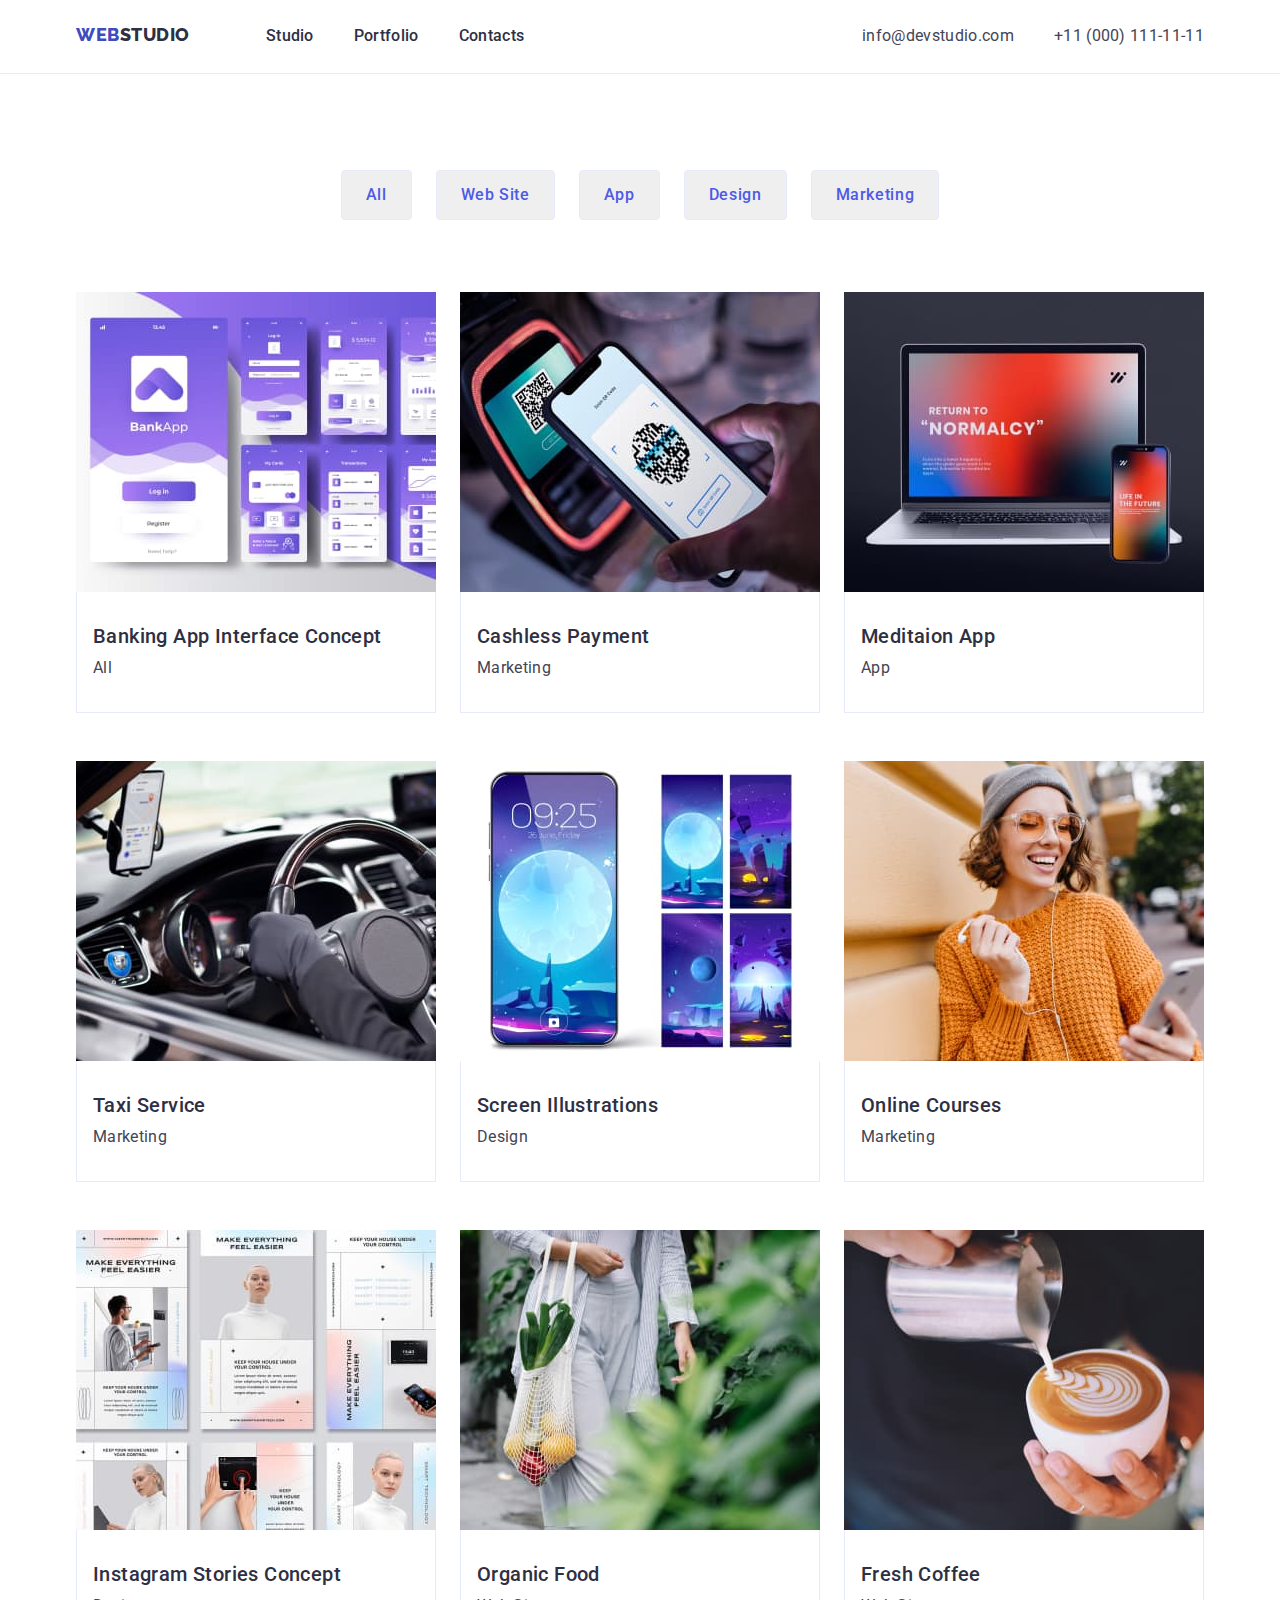
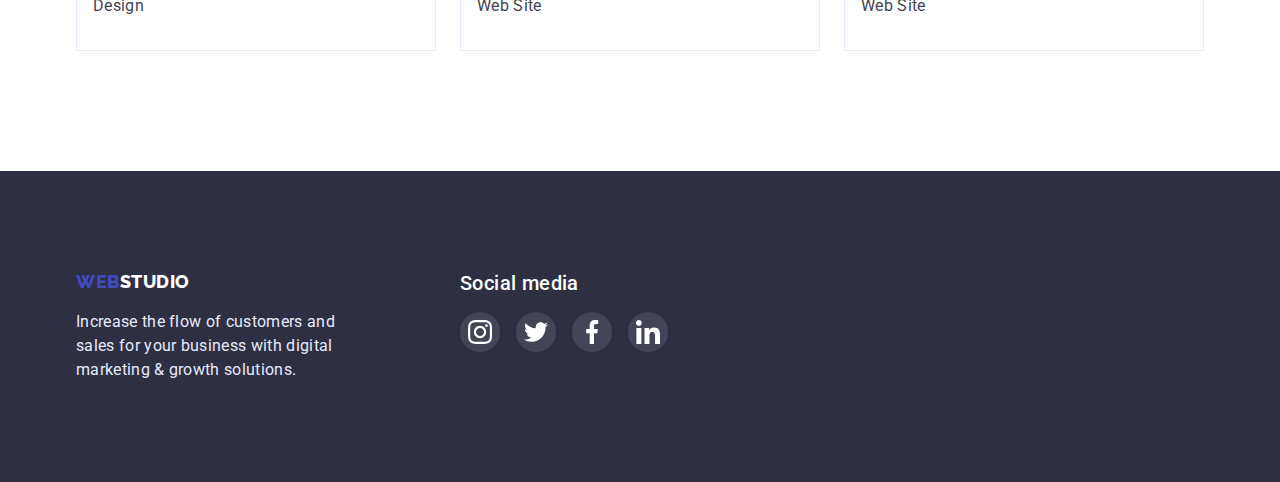
==== commit 1a501205: "chengs three" ====
--- a/portfolio.html
+++ b/portfolio.html
@@ -94,7 +94,7 @@
           </ul>
           <ul class="list portfolio-card">
             <li class="list-card-portfolio">
-              <a href="" class="card">
+              <a href="" class="card link">
                 <img
                   src="./images/portfolio/banking-app-interface-concept.jpg"
                   alt="banking-app-interface-concept"
@@ -109,7 +109,7 @@
               >
             </li>
             <li class="list-card-portfolio">
-              <a href="" class="card">
+              <a href="" class="card link">
                 <img
                   src="./images/portfolio/cashless-payment.jpg"
                   alt="cashless-payment"
@@ -122,7 +122,7 @@
               </a>
             </li>
             <li class="list-card-portfolio">
-              <a href="" class="card">
+              <a href="" class="card link">
                 <img
                   src="./images/portfolio/meditaion-app.jpg"
                   alt="meditaion-app"
@@ -135,7 +135,7 @@
               </a>
             </li>
             <li class="list-card-portfolio">
-              <a href="" class="card">
+              <a href="" class="card link">
                 <img
                   src="./images/portfolio/taxiservice.jpg"
                   alt="taxiservice"
@@ -148,7 +148,7 @@
               </a>
             </li>
             <li class="list-card-portfolio">
-              <a href="" class="card">
+              <a href="" class="card link">
                 <img
                   src="./images/portfolio/screen-illustrations.jpg"
                   alt="screen-illustrations"
@@ -161,7 +161,7 @@
               </a>
             </li>
             <li class="list-card-portfolio">
-              <a href="" class="card">
+              <a href="" class="card link">
                 <img
                   src="./images/portfolio/online-courses.jpg"
                   alt="online-courses"
@@ -174,7 +174,7 @@
               </a>
             </li>
             <li class="list-card-portfolio">
-              <a href="" class="card">
+              <a href="" class="card link">
                 <img
                   src="./images/portfolio/instagram-stories-concept.jpg"
                   alt="instagram-stories-concept"
@@ -189,7 +189,7 @@
               </a>
             </li>
             <li class="list-card-portfolio">
-              <a href="" class="card">
+              <a href="" class="card link">
                 <img
                   src="./images/portfolio/organic-food.jpg"
                   alt="organic-food"
@@ -202,7 +202,7 @@
               </a>
             </li>
             <li class="list-card-portfolio">
-              <a href="" class="card">
+              <a href="" class="card link">
                 <img
                   src="./images/portfolio/fresh-coffee.jpg"
                   alt="fresh-coffee"
--- a/css/styles.css
+++ b/css/styles.css
@@ -1,49 +1,3 @@
-html {
-  box-sizing: border-box;
-}
-*,
-*::before,
-*::after {
-  box-sizing: inherit;
-}
-
-/*=================================================скидання базових стилів============================================= */
-.link {
-  text-decoration: none;
-}
-
-.list {
-  list-style: none;
-  display: flex;
-  justify-content: center;
-}
-
-button {
-  cursor: pointer;
-}
-
-h1,
-h2,
-h3,
-h4,
-p {
-  margin-top: 0;
-  margin-bottom: 0;
-}
-ul,
-ol {
-  margin-top: 0;
-  margin-bottom: 0;
-  padding-left: 0;
-}
-img {
-  display: block;
-}
-
-/*===================================================== hader===================================================== */
-
-/* nav */
-
 :root {
   --primaru-brand-color: #4d5ae5;
   --subtle-text: #8e8f99;
@@ -55,6 +9,52 @@
   --light-color: #f4f4fd;
   --success-color: #31d0aa;
 }
+
+html {
+  box-sizing: border-box;
+}
+*,
+*::before,
+*::after {
+  box-sizing: inherit;
+}
+
+/*=================================================скидання базових стилів============================================= */
+.link {
+  text-decoration: none;
+}
+
+.list {
+  list-style: none;
+  display: flex;
+  justify-content: center;
+}
+
+button {
+  cursor: pointer;
+}
+
+h1,
+h2,
+h3,
+h4,
+p {
+  margin-top: 0;
+  margin-bottom: 0;
+}
+ul,
+ol {
+  margin-top: 0;
+  margin-bottom: 0;
+  padding-left: 0;
+}
+img {
+  display: block;
+}
+
+/*===================================================== hader===================================================== */
+
+/* nav */
 
 .section {
   padding-top: 120px;
@@ -218,10 +218,12 @@
 .icon {
   display: flex;
   justify-content: center;
+  align-items: center;
   margin-bottom: 8px;
-  padding-top: 24px;
-  padding-bottom: 24px;
+  width: 264px;
+  height: 112px;
   background-color: var(--light-color);
+  border-radius: 4px;
 }
 .hide {
   display: none;
@@ -459,9 +461,6 @@
   color: var(--subtle-text-color);
   background-color: var(--pressed-state-color);
 }
-/* .struktur-link:hover,
-.struktur-link:focus {
-  */
 
 .portfolio-img-pad {
   padding-top: 96px;
